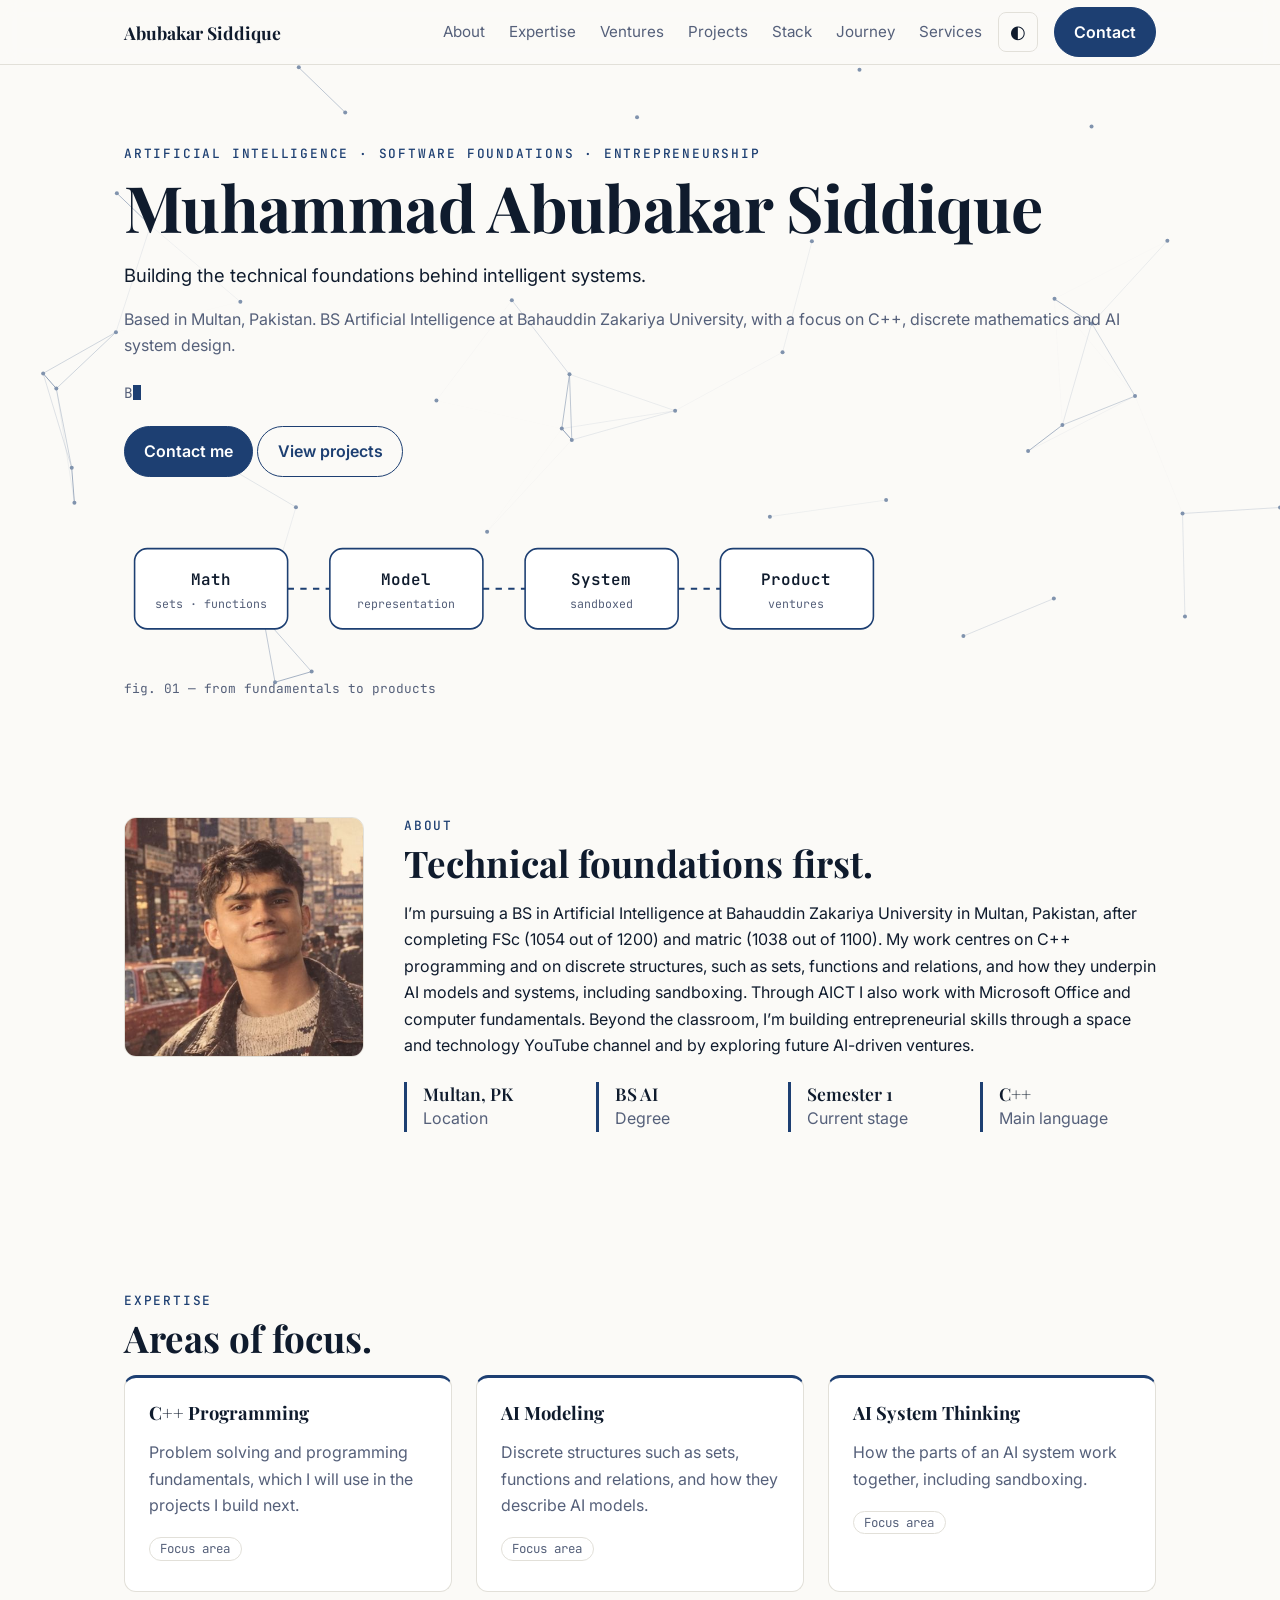
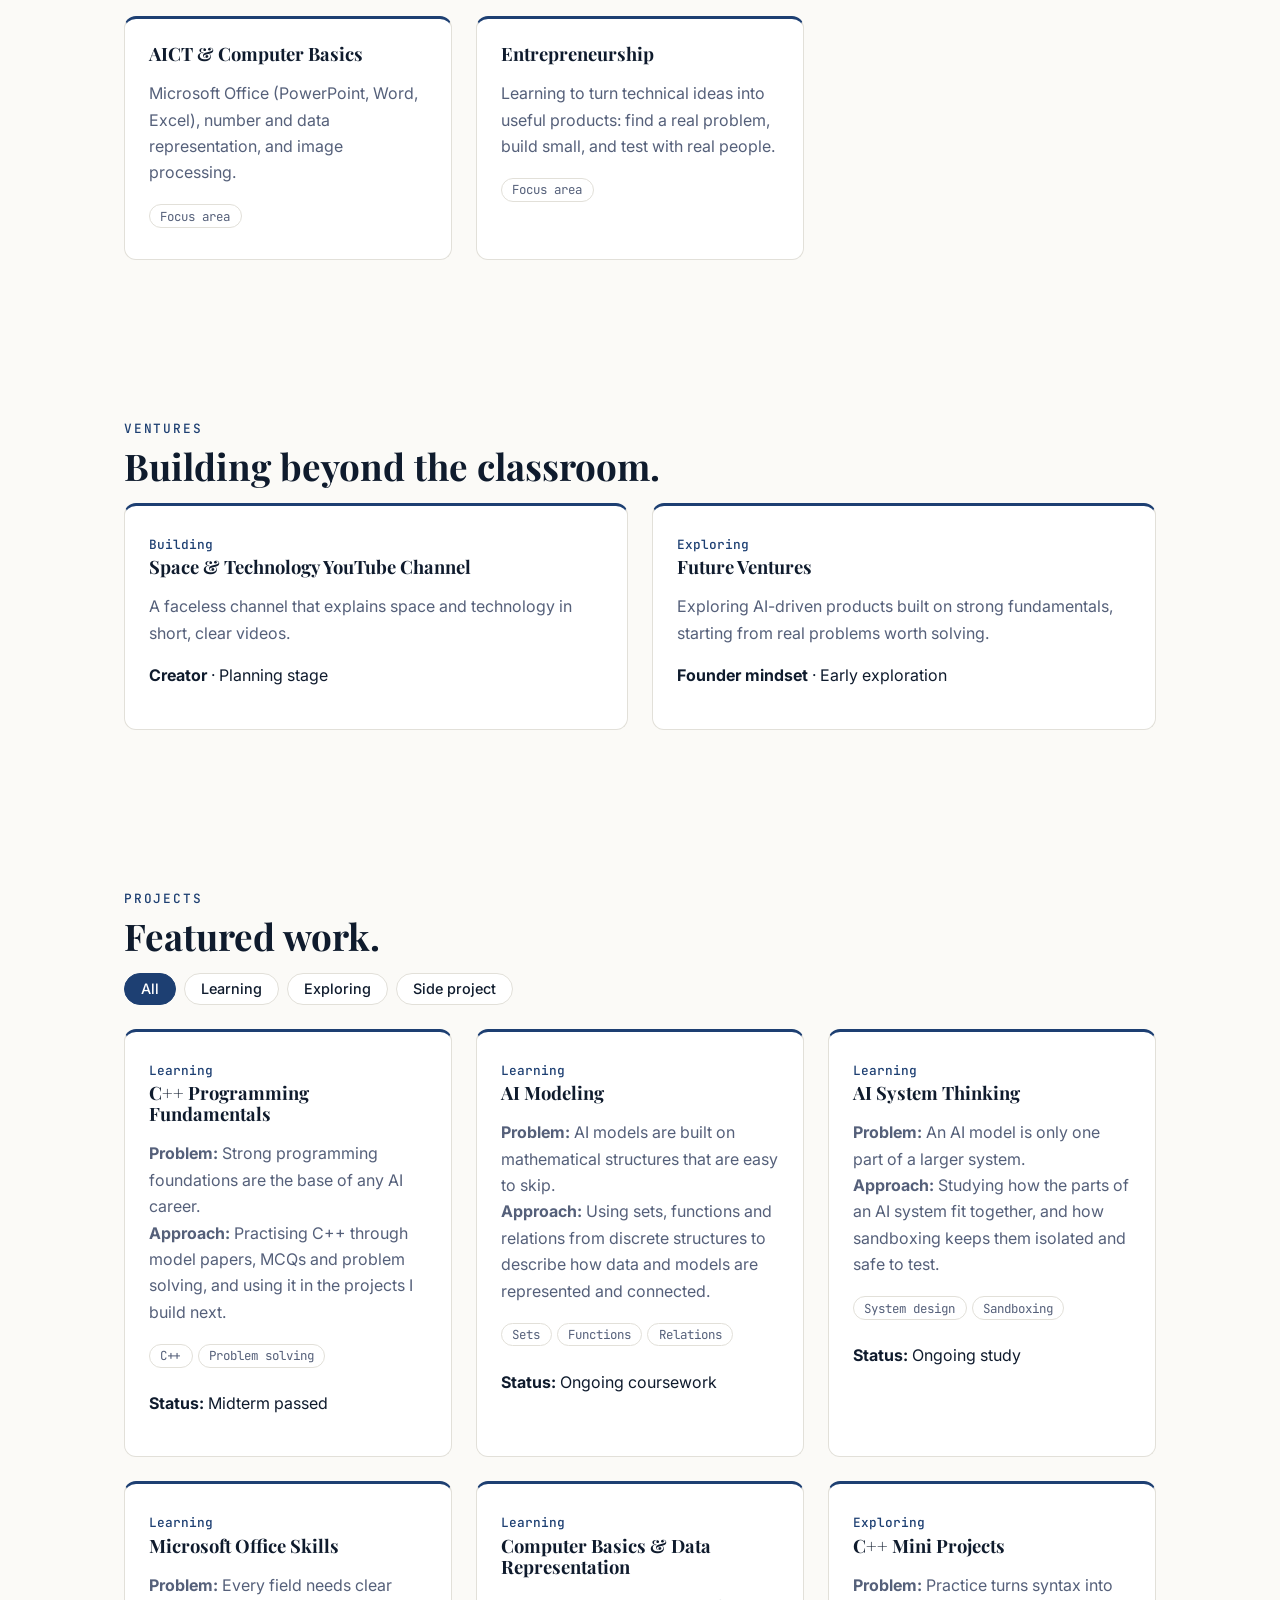
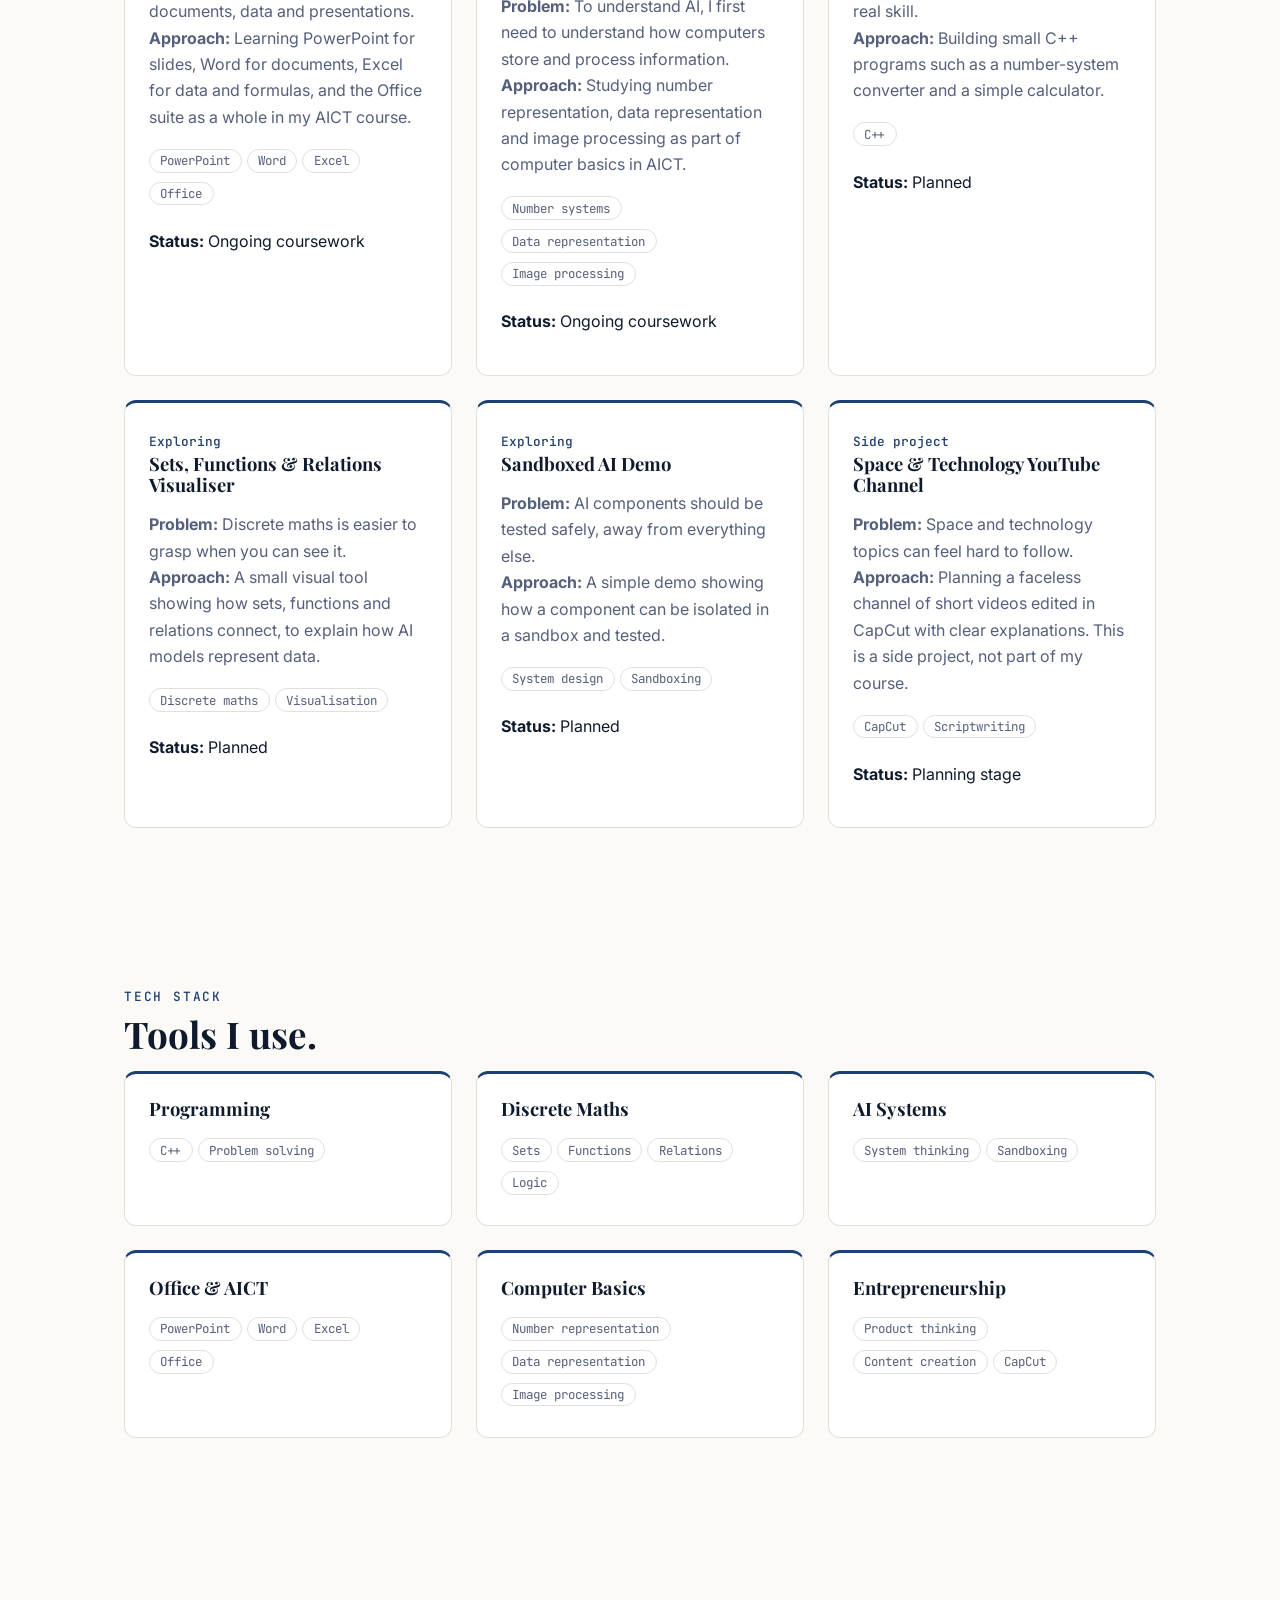
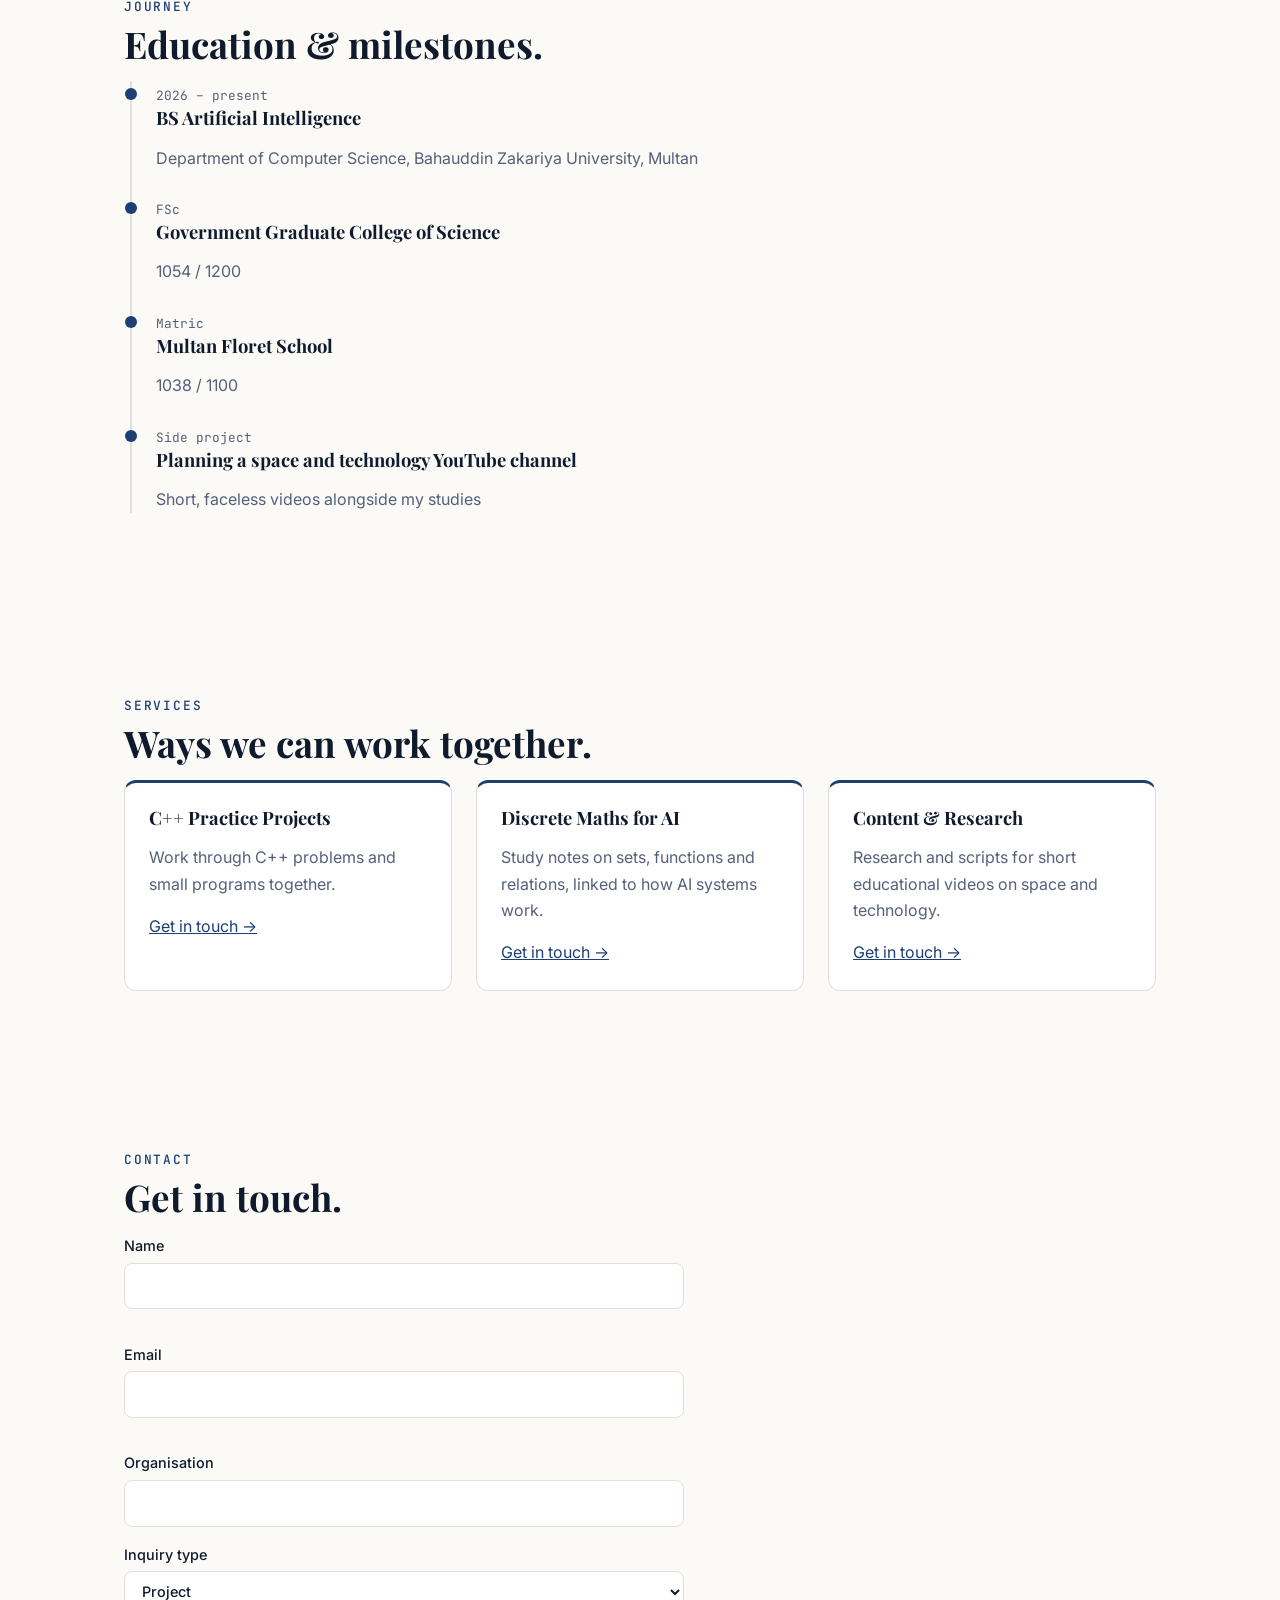
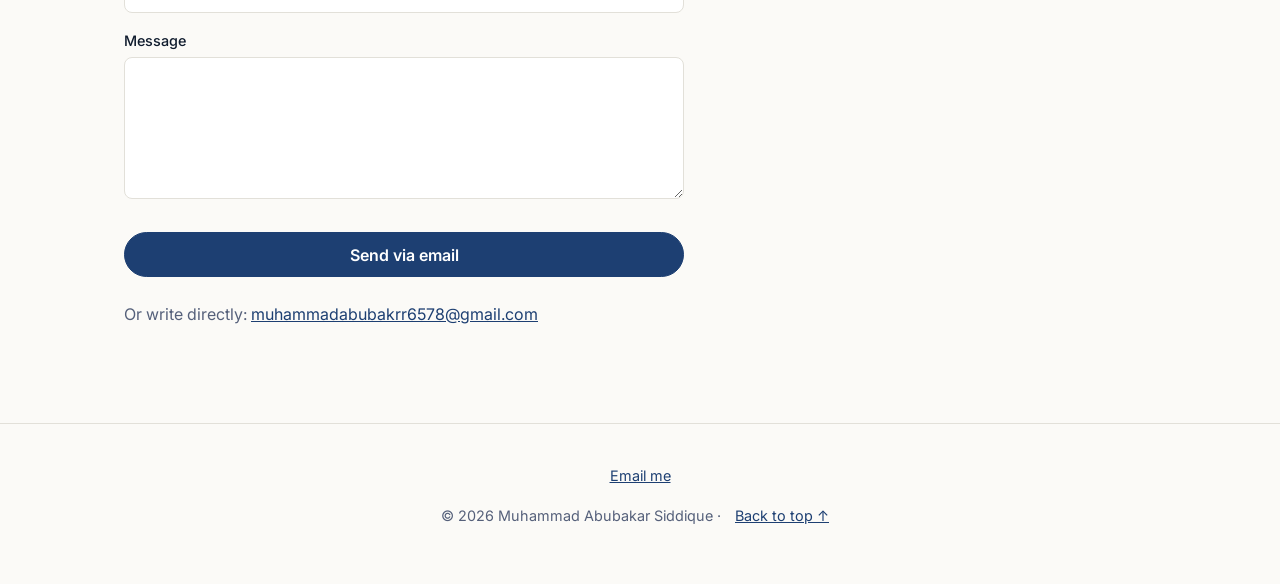
==== index.html @ 2ddc1fee "Add files via upload" ====
<!DOCTYPE html>
<html lang="en">
<head>
<meta charset="utf-8">
<meta name="viewport" content="width=device-width, initial-scale=1, viewport-fit=cover">
<title>Muhammad Abubakar Siddique — Artificial Intelligence</title>
<meta name="description" content="Muhammad Abubakar Siddique is pursuing a BS in Artificial Intelligence in Multan, Pakistan, with a focus on C++, discrete mathematics and AI systems.">
<meta property="og:title" content="Muhammad Abubakar Siddique — Artificial Intelligence">
<meta property="og:description" content="Building the technical foundations behind intelligent systems.">
<meta property="og:type" content="website">
<meta name="twitter:card" content="summary">
<script type="application/ld+json">{"@context":"https://schema.org","@type":"Person","name":"Muhammad Abubakar Siddique","jobTitle":"BS Artificial Intelligence, Bahauddin Zakariya University","email":"muhammadabubakrr6578@gmail.com","address":{"@type":"PostalAddress","addressLocality":"Multan","addressCountry":"PK"},"alumniOf":"Bahauddin Zakariya University"}</script>
<link rel="preconnect" href="https://fonts.googleapis.com">
<link rel="preconnect" href="https://fonts.gstatic.com" crossorigin>
<link href="https://fonts.googleapis.com/css2?family=Playfair+Display:wght@600;700&family=Inter:wght@400;500;600&family=JetBrains+Mono:wght@400;500&display=swap" rel="stylesheet">
<style>
/* ===== Design tokens ===== */
:root{
  --bg:#fbfaf7;--surface:#fff;--text:#0f1b2d;--muted:#55607a;--line:#e2e0d9;--accent:#1d3f72;--accent-ink:#fff;
  --s1:.5rem;--s2:1rem;--s3:1.5rem;--s4:2.5rem;--s5:5rem;--r:12px;--shadow:0 6px 24px rgba(20,20,20,.08);
  --display:'Playfair Display',Georgia,serif;--sans:'Inter',system-ui,sans-serif;--mono:'JetBrains Mono',ui-monospace,monospace;
  box-sizing:border-box;padding-top:env(safe-area-inset-top,0px);padding-bottom:env(safe-area-inset-bottom,0px);
}
@media (prefers-color-scheme:dark){:root:not([data-theme="light"]){--bg:#0b1220;--surface:#111a2c;--text:#eaeef6;--muted:#9aa7bf;--line:#1f2b44;--accent:#c9a45c;--accent-ink:#1a1405;--shadow:0 6px 24px rgba(0,0,0,.4);color-scheme:dark}}
:root[data-theme="dark"]{--bg:#0b1220;--surface:#111a2c;--text:#eaeef6;--muted:#9aa7bf;--line:#1f2b44;--accent:#c9a45c;--accent-ink:#1a1405;--shadow:0 6px 24px rgba(0,0,0,.4);color-scheme:dark}
*,*::before,*::after{box-sizing:border-box}
html{scroll-behavior:smooth;scroll-padding-top:calc(72px + env(safe-area-inset-top,0px))}
body{margin:0;background:var(--bg);color:var(--text);font:400 1rem/1.65 var(--sans);overflow-x:hidden}
body::before{content:"";position:fixed;inset:0 0 auto;height:env(safe-area-inset-top,0px);background:var(--bg);z-index:10}
h1,h2,h3{font-family:var(--display);line-height:1.15;margin:0 0 var(--s2)}
h1{font-size:clamp(2.2rem,7vw,4rem)}h2{font-size:clamp(1.6rem,4vw,2.3rem)}h3{font-size:1.15rem}
a{color:var(--accent)}p{margin:0 0 var(--s2)}
.wrap{max-width:1080px;margin:0 auto;padding:0 var(--s3)}
section{padding:var(--s5) 0}
.eyebrow{font:500 .8rem var(--mono);letter-spacing:.08em;text-transform:uppercase;color:var(--accent);margin-bottom:var(--s1)}
.muted{color:var(--muted)}
:focus-visible{outline:3px solid var(--accent);outline-offset:3px}
.btn{display:inline-block;padding:.7rem 1.2rem;border-radius:999px;border:1.5px solid var(--accent);background:var(--accent);color:var(--accent-ink);font-weight:600;text-decoration:none;cursor:pointer;font-size:1rem;font-family:var(--sans)}
.btn.ghost{background:transparent;color:var(--accent)}
.grid{display:grid;gap:var(--s3);grid-template-columns:repeat(auto-fit,minmax(250px,1fr))}
.card{background:var(--surface);border:1px solid var(--line);border-radius:var(--r);padding:var(--s3);transition:transform .2s,box-shadow .2s}
.card:hover{transform:translateY(-3px);box-shadow:var(--shadow)}
.chip{display:inline-block;font:400 .78rem var(--mono);border:1px solid var(--line);border-radius:999px;padding:.15rem .65rem;margin:0 .3rem .4rem 0;color:var(--muted)}
.status{color:var(--accent);font:500 .8rem var(--mono)}
/* ===== Nav ===== */
header{position:sticky;top:env(safe-area-inset-top,0px);z-index:20;background:color-mix(in srgb,var(--bg) 88%,transparent);backdrop-filter:blur(10px);border-bottom:1px solid var(--line)}
nav{display:flex;align-items:center;gap:var(--s2);height:64px}
.logo{font:700 1.1rem var(--display);text-decoration:none;color:var(--text);margin-right:auto}
.links{display:flex;gap:var(--s3)}.links a{color:var(--muted);text-decoration:none;font-size:.95rem}.links a:hover{color:var(--accent)}
.icon-btn{background:none;border:1px solid var(--line);border-radius:8px;color:var(--text);width:40px;height:40px;cursor:pointer;font-size:1.1rem}
#menu{display:none}
@media(max-width:820px){#menu{display:block}.nav-cta{display:none}
 .links{display:none;position:absolute;top:64px;left:0;right:0;flex-direction:column;background:var(--bg);padding:var(--s2) var(--s3);border-bottom:1px solid var(--line)}
 .links.open{display:flex}}
/* ===== Hero ===== */
.hero{position:relative;padding:var(--s5) 0 var(--s4);overflow:hidden}
#sig{position:absolute;inset:0;width:100%;height:100%;opacity:.55;z-index:0}
.hero .wrap{position:relative;z-index:1}
.hero p.lead{font-size:1.15rem;max-width:44ch}
.term{font:400 .9rem var(--mono);color:var(--muted);margin:var(--s3) 0}
.cursor{display:inline-block;width:.55em;height:1em;background:var(--accent);vertical-align:-2px;animation:blink 1s steps(2) infinite}
@keyframes blink{50%{opacity:0}}
/* ===== About ===== */
.about{display:grid;gap:var(--s4);grid-template-columns:240px 1fr;align-items:start}
.photo{aspect-ratio:1;border-radius:var(--r);border:1px dashed var(--line);display:grid;place-items:center;color:var(--muted);font:.8rem var(--mono);text-align:center;background:var(--surface)}
.facts{display:grid;grid-template-columns:repeat(auto-fit,minmax(150px,1fr));gap:var(--s2);margin-top:var(--s3)}
.facts div{border-left:3px solid var(--accent);padding-left:var(--s2)}.facts b{display:block;font:600 1.1rem var(--display)}
@media(max-width:700px){.about{grid-template-columns:1fr}.photo{max-width:200px}}
/* ===== Projects filter ===== */
.filters{display:flex;flex-wrap:wrap;gap:var(--s1);margin-bottom:var(--s3)}
.filters button{border:1px solid var(--line);background:var(--surface);color:var(--text);border-radius:999px;padding:.4rem 1rem;cursor:pointer;font:500 .9rem var(--sans)}
.filters button[aria-pressed="true"]{background:var(--accent);color:var(--accent-ink);border-color:var(--accent)}
/* ===== Timeline ===== */
.timeline{border-left:2px solid var(--line);margin-left:6px;padding-left:var(--s3)}
.timeline article{position:relative;margin-bottom:var(--s3)}
.timeline article::before{content:"";position:absolute;left:calc(-1 * var(--s3) - 7px);top:.45rem;width:12px;height:12px;border-radius:50%;background:var(--accent)}
.timeline time{font:400 .8rem var(--mono);color:var(--muted)}
/* ===== Form ===== */
form{display:grid;gap:var(--s2);max-width:560px}
label{font-weight:500;font-size:.9rem;display:grid;gap:.3rem}
input,select,textarea{font:inherit;padding:.65rem .8rem;border-radius:8px;border:1px solid var(--line);background:var(--surface);color:var(--text);width:100%}
.err{color:#c0392b;font-size:.8rem;min-height:1em}
footer{border-top:1px solid var(--line);padding:var(--s4) 0;text-align:center;color:var(--muted);font-size:.9rem}
footer a{margin:0 .6rem}
.reveal{opacity:0;transform:translateY(16px);transition:opacity .6s,transform .6s}.reveal.in{opacity:1;transform:none}
@media(prefers-reduced-motion:reduce){*{transition:none!important;animation:none!important;scroll-behavior:auto!important}.reveal{opacity:1;transform:none}}
.card{border-top:3px solid var(--accent)}h1{letter-spacing:-.01em}.eyebrow{letter-spacing:.14em}
.fig{margin:var(--s4) 0 0;max-width:760px}.fig svg{width:100%;height:auto}.fig rect{fill:var(--surface);stroke:var(--accent);stroke-width:1.5}.fig text{fill:var(--text)}.fig .sub{fill:var(--muted);font-size:11px}.fig line{stroke:var(--accent);stroke-width:2;stroke-dasharray:6 6;animation:flow 1s linear infinite}@keyframes flow{to{stroke-dashoffset:-12}}.fig .n{animation:glow 4s infinite}.fig .n2{animation-delay:1s}.fig .n3{animation-delay:2s}.fig .n4{animation-delay:3s}@keyframes glow{0%,60%,100%{stroke-width:1.5}15%{stroke-width:4}}.fig figcaption{font:.8rem var(--mono);color:var(--muted);margin-top:var(--s1)}
</style>
</head>
<body>
<script>
/* ===== Content data: edit here, no markup changes needed ===== */
const SITE={email:"muhammadabubakrr6578@gmail.com"};
const PROJECTS=[
 {title:"C++ Programming Fundamentals",cat:"Learning",problem:"Strong programming foundations are the base of any AI career.",approach:"Practising C++ through model papers, MCQs and problem solving, and using it in the projects I build next.",stack:["C++","Problem solving"],outcome:"Midterm passed"},
 {title:"AI Modeling",cat:"Learning",problem:"AI models are built on mathematical structures that are easy to skip.",approach:"Using sets, functions and relations from discrete structures to describe how data and models are represented and connected.",stack:["Sets","Functions","Relations"],outcome:"Ongoing coursework"},
 {title:"AI System Thinking",cat:"Learning",problem:"An AI model is only one part of a larger system.",approach:"Studying how the parts of an AI system fit together, and how sandboxing keeps them isolated and safe to test.",stack:["System design","Sandboxing"],outcome:"Ongoing study"},
 {title:"Microsoft Office Skills",cat:"Learning",problem:"Every field needs clear documents, data and presentations.",approach:"Learning PowerPoint for slides, Word for documents, Excel for data and formulas, and the Office suite as a whole in my AICT course.",stack:["PowerPoint","Word","Excel","Office"],outcome:"Ongoing coursework"},
 {title:"Computer Basics & Data Representation",cat:"Learning",problem:"To understand AI, I first need to understand how computers store and process information.",approach:"Studying number representation, data representation and image processing as part of computer basics in AICT.",stack:["Number systems","Data representation","Image processing"],outcome:"Ongoing coursework"},
 {title:"C++ Mini Projects",cat:"Exploring",problem:"Practice turns syntax into real skill.",approach:"Building small C++ programs such as a number-system converter and a simple calculator.",stack:["C++"],outcome:"Planned"},
 {title:"Sets, Functions & Relations Visualiser",cat:"Exploring",problem:"Discrete maths is easier to grasp when you can see it.",approach:"A small visual tool showing how sets, functions and relations connect, to explain how AI models represent data.",stack:["Discrete maths","Visualisation"],outcome:"Planned"},
 {title:"Sandboxed AI Demo",cat:"Exploring",problem:"AI components should be tested safely, away from everything else.",approach:"A simple demo showing how a component can be isolated in a sandbox and tested.",stack:["System design","Sandboxing"],outcome:"Planned"},
 {title:"Space & Technology YouTube Channel",cat:"Side project",problem:"Space and technology topics can feel hard to follow.",approach:"Planning a faceless channel of short videos edited in CapCut with clear explanations. This is a side project, not part of my course.",stack:["CapCut","Scriptwriting"],outcome:"Planning stage"}
];
const STACK={"Programming":["C++","Problem solving"],"Discrete Maths":["Sets","Functions","Relations","Logic"],"AI Systems":["System thinking","Sandboxing"],"Office & AICT":["PowerPoint","Word","Excel","Office"],"Computer Basics":["Number representation","Data representation","Image processing"],"Entrepreneurship":["Product thinking","Content creation","CapCut"]};
const TIMELINE=[
 {when:"2026 – present",title:"BS Artificial Intelligence",org:"Department of Computer Science, Bahauddin Zakariya University, Multan"},
 {when:"FSc",title:"Government Graduate College of Science",org:"1054 / 1200"},
 {when:"Matric",title:"Multan Floret School",org:"1038 / 1100"},
 {when:"Side project",title:"Planning a space and technology YouTube channel",org:"Short, faceless videos alongside my studies"}
];
const SERVICES=[
 {t:"C++ Practice Projects",d:"Work through C++ problems and small programs together."},
 {t:"Discrete Maths for AI",d:"Study notes on sets, functions and relations, linked to how AI systems work."},
 {t:"Content & Research",d:"Research and scripts for short educational videos on space and technology."}
];
</script>

<!-- ===== Navigation ===== -->
<header><div class="wrap"><nav aria-label="Main">
 <a class="logo" href="#top">Abubakar Siddique</a>
 <div class="links" id="links">
  <a href="#about">About</a><a href="#expertise">Expertise</a><a href="#ventures">Ventures</a><a href="#projects">Projects</a><a href="#stack">Stack</a><a href="#journey">Journey</a><a href="#services">Services</a>
 </div>
 <button class="icon-btn" id="theme" aria-label="Toggle light and dark mode">◐</button>
 <a class="btn nav-cta" href="#contact">Contact</a>
 <button class="icon-btn" id="menu" aria-label="Open menu" aria-expanded="false">☰</button>
</nav></div></header>

<main id="top">
<!-- ===== Hero ===== -->
<div class="hero">
 <canvas id="sig" role="img" aria-label="Animated network of connected nodes"></canvas>
 <div class="wrap">
  <p class="eyebrow">Artificial Intelligence · Software Foundations · Entrepreneurship</p>
  <h1>Muhammad Abubakar Siddique</h1>
  <p class="lead">Building the technical foundations behind intelligent systems.</p>
  <p class="muted">Based in Multan, Pakistan. BS Artificial Intelligence at Bahauddin Zakariya University, with a focus on C++, discrete mathematics and AI system design.</p>
  <div class="term" aria-hidden="true"><span id="typed"></span><span class="cursor"></span></div>
  <a class="btn" href="#contact">Contact me</a> <a class="btn ghost" href="#projects">View projects</a>
  <figure class="fig"><svg viewBox="0 0 720 140" role="img" aria-label="Diagram: mathematics leads to models, then systems, then products" font-family="JetBrains Mono,monospace" text-anchor="middle"><rect class="n n1" x="10" y="30" width="145" height="76" rx="12"/><text x="82" y="64" font-weight="600" font-size="15">Math</text><text class="sub" x="82" y="86">sets · functions</text><rect class="n n2" x="195" y="30" width="145" height="76" rx="12"/><text x="267" y="64" font-weight="600" font-size="15">Model</text><text class="sub" x="267" y="86">representation</text><rect class="n n3" x="380" y="30" width="145" height="76" rx="12"/><text x="452" y="64" font-weight="600" font-size="15">System</text><text class="sub" x="452" y="86">sandboxed</text><rect class="n n4" x="565" y="30" width="145" height="76" rx="12"/><text x="637" y="64" font-weight="600" font-size="15">Product</text><text class="sub" x="637" y="86">ventures</text><line x1="155" y1="68" x2="195" y2="68"/><line x1="340" y1="68" x2="380" y2="68"/><line x1="525" y1="68" x2="565" y2="68"/></svg><figcaption>fig. 01 — from fundamentals to products</figcaption></figure>
 </div>
</div>

<!-- ===== About ===== -->
<section id="about"><div class="wrap reveal about">
 <div class="photo" style="border-style:solid;padding:0;overflow:hidden"><img src="[data-uri]" width="420" height="420" alt="Portrait of Muhammad Abubakar Siddique" style="width:100%;height:100%;object-fit:cover;display:block"></div>
 <div>
  <p class="eyebrow">About</p><h2>Technical foundations first.</h2>
  <p>I’m pursuing a BS in Artificial Intelligence at Bahauddin Zakariya University in Multan, Pakistan, after completing FSc (1054 out of 1200) and matric (1038 out of 1100). My work centres on C++ programming and on discrete structures, such as sets, functions and relations, and how they underpin AI models and systems, including sandboxing. Through AICT I also work with Microsoft Office and computer fundamentals. Beyond the classroom, I’m building entrepreneurial skills through a space and technology YouTube channel and by exploring future AI-driven ventures.</p>
  <div class="facts">
   <div><b>Multan, PK</b><span class="muted">Location</span></div>
   <div><b>BS AI</b><span class="muted">Degree</span></div>
   <div><b>Semester 1</b><span class="muted">Current stage</span></div><div><b>C++</b><span class="muted">Main language</span></div>
  </div>
 </div>
</div></section>

<!-- ===== Expertise ===== -->
<section id="expertise"><div class="wrap reveal">
 <p class="eyebrow">Expertise</p><h2>Areas of focus.</h2>
 <div class="grid">
  <div class="card"><h3>C++ Programming</h3><p class="muted">Problem solving and programming fundamentals, which I will use in the projects I build next.</p><span class="chip">Focus area</span></div>
  <div class="card"><h3>AI Modeling</h3><p class="muted">Discrete structures such as sets, functions and relations, and how they describe AI models.</p><span class="chip">Focus area</span></div>
  <div class="card"><h3>AI System Thinking</h3><p class="muted">How the parts of an AI system work together, including sandboxing.</p><span class="chip">Focus area</span></div>
  <div class="card"><h3>AICT &amp; Computer Basics</h3><p class="muted">Microsoft Office (PowerPoint, Word, Excel), number and data representation, and image processing.</p><span class="chip">Focus area</span></div>
  <div class="card"><h3>Entrepreneurship</h3><p class="muted">Learning to turn technical ideas into useful products: find a real problem, build small, and test with real people.</p><span class="chip">Focus area</span></div>
 </div>
</div></section>

<section id="ventures"><div class="wrap reveal">
 <p class="eyebrow">Ventures</p><h2>Building beyond the classroom.</h2>
 <div class="grid">
  <article class="card"><span class="status">Building</span><h3>Space &amp; Technology YouTube Channel</h3><p class="muted">A faceless channel that explains space and technology in short, clear videos.</p><p><b>Creator</b> · Planning stage</p></article>
  <article class="card"><span class="status">Exploring</span><h3>Future Ventures</h3><p class="muted">Exploring AI-driven products built on strong fundamentals, starting from real problems worth solving.</p><p><b>Founder mindset</b> · Early exploration</p></article>
 </div>
</div></section>

<!-- ===== Projects ===== -->
<section id="projects"><div class="wrap reveal">
 <p class="eyebrow">Projects</p><h2>Featured work.</h2>
 <div class="filters" id="filters" role="group" aria-label="Filter projects"></div>
 <div class="grid" id="projects-grid"></div>
</div></section>

<!-- ===== Tech stack ===== -->
<section id="stack"><div class="wrap reveal">
 <p class="eyebrow">Tech stack</p><h2>Tools I use.</h2>
 <div class="grid" id="stack-grid"></div>
</div></section>

<!-- ===== Timeline ===== -->
<section id="journey"><div class="wrap reveal">
 <p class="eyebrow">Journey</p><h2>Education &amp; milestones.</h2>
 <div class="timeline" id="timeline"></div>
</div></section>

<!-- ===== Services ===== -->
<section id="services"><div class="wrap reveal">
 <p class="eyebrow">Services</p><h2>Ways we can work together.</h2>
 <div class="grid" id="services-grid"></div>
</div></section>

<!-- ===== Contact ===== -->
<section id="contact"><div class="wrap reveal">
 <p class="eyebrow">Contact</p><h2>Get in touch.</h2>
 <form id="form" novalidate>
  <label>Name<input id="f-name" required autocomplete="name"><span class="err" data-for="f-name"></span></label>
  <label>Email<input id="f-email" type="email" required autocomplete="email"><span class="err" data-for="f-email"></span></label>
  <label>Organisation<input id="f-org" autocomplete="organization"></label>
  <label>Inquiry type<select id="f-type"><option>Project</option><option>Collaboration</option><option>Advice</option><option>Other</option></select></label>
  <label>Message<textarea id="f-msg" rows="5" required></textarea><span class="err" data-for="f-msg"></span></label>
  <button class="btn" type="submit">Send via email</button>
 </form>
 <p class="muted" style="margin-top:var(--s3)">Or write directly: <a id="mail" href="#"></a></p>
</div></section>
</main>

<!-- ===== Footer ===== -->
<footer><div class="wrap">
 <p><a href="mailto:muhammadabubakrr6578@gmail.com">Email me</a></p>
 <p>© <span id="yr"></span> Muhammad Abubakar Siddique · <a href="#top">Back to top ↑</a></p>
</div></footer>

<script>
const $=s=>document.querySelector(s), el=(h)=>{const t=document.createElement('template');t.innerHTML=h.trim();return t.content.firstChild};
/* ===== Render data ===== */
const cats=["All",...new Set(PROJECTS.map(p=>p.cat))];let cur="All";
function drawProjects(){
 $('#filters').replaceChildren(...cats.map(c=>{const b=el(`<button aria-pressed="${c===cur}">${c}</button>`);b.onclick=()=>{cur=c;drawProjects()};return b}));
 $('#projects-grid').replaceChildren(...PROJECTS.filter(p=>cur==="All"||p.cat===cur).map(p=>el(`<article class="card"><span class="status">${p.cat}</span><h3>${p.title}</h3><p class="muted"><b>Problem:</b> ${p.problem}<br><b>Approach:</b> ${p.approach}</p><p>${p.stack.map(s=>`<span class="chip">${s}</span>`).join('')}</p><p><b>Status:</b> ${p.outcome}</p></article>`)));
}
drawProjects();
$('#stack-grid').append(...Object.entries(STACK).map(([k,v])=>el(`<div class="card"><h3>${k}</h3>${v.map(s=>`<span class="chip">${s}</span>`).join('')}</div>`)));
$('#timeline').append(...TIMELINE.map(t=>el(`<article><time>${t.when}</time><h3>${t.title}</h3><p class="muted">${t.org}</p></article>`)));
$('#services-grid').append(...SERVICES.map(s=>el(`<div class="card"><h3>${s.t}</h3><p class="muted">${s.d}</p><a href="#contact">Get in touch →</a></div>`)));
$('#mail').href="mailto:"+SITE.email;$('#mail').textContent=SITE.email;
document.querySelectorAll('[data-k]').forEach(a=>a.href=SITE[a.dataset.k]);
$('#yr').textContent=new Date().getFullYear();
/* ===== Nav / theme ===== */
$('#menu').onclick=e=>{const o=$('#links').classList.toggle('open');e.currentTarget.setAttribute('aria-expanded',o)};
$('#links').onclick=()=>$('#links').classList.remove('open');
$('#theme').onclick=()=>{const d=getComputedStyle(document.documentElement).colorScheme.includes('dark')||document.documentElement.dataset.theme==='dark';document.documentElement.dataset.theme=d?'light':'dark'};
/* ===== Form: validate + mailto ===== */
$('#form').onsubmit=e=>{e.preventDefault();let ok=true;
 [['f-name','Please enter your name.'],['f-email','Please enter a valid email.'],['f-msg','Please write a message.']].forEach(([id,m])=>{const i=$('#'+id),bad=!i.value.trim()||(id==='f-email'&&!/^\S+@\S+\.\S+$/.test(i.value));document.querySelector(`[data-for=${id}]`).textContent=bad?m:'';if(bad)ok=false});
 if(!ok)return;
 const body=`Name: ${$('#f-name').value}\nEmail: ${$('#f-email').value}\nOrganisation: ${$('#f-org').value}\n\n${$('#f-msg').value}`;
 location.href=`mailto:${SITE.email}?subject=${encodeURIComponent($('#f-type').value+' inquiry')}&body=${encodeURIComponent(body)}`};
/* ===== Scroll reveal ===== */
const io=new IntersectionObserver(es=>es.forEach(x=>{if(x.isIntersecting){x.target.classList.add('in');io.unobserve(x.target)}}),{threshold:.1});
document.querySelectorAll('.reveal').forEach(n=>io.observe(n));
/* ===== Hero: terminal typing ===== */
const lines=["Multan, Pakistan","BS Artificial Intelligence","Bahauddin Zakariya University"];let li=0,ci=0;
const reduce=matchMedia('(prefers-reduced-motion:reduce)').matches;
function type(){const t=lines[li];$('#typed').textContent=t.slice(0,ci);if(ci++<t.length)setTimeout(type,70);else{ci=0;li=(li+1)%lines.length;setTimeout(type,1400)}}
reduce?$('#typed').textContent=lines[0]:type();
/* ===== Hero: signature canvas network ===== */
const cv=$('#sig'),cx=cv.getContext('2d');let W,H,N=[];
function size(){W=cv.width=cv.offsetWidth;H=cv.height=cv.offsetHeight;N=Array.from({length:Math.min(40,W/18|0)},()=>({x:Math.random()*W,y:Math.random()*H,vx:(Math.random()-.5)*.3,vy:(Math.random()-.5)*.3}))}
function frame(){cx.clearRect(0,0,W,H);const c=getComputedStyle(document.documentElement).getPropertyValue('--accent').trim();cx.strokeStyle=c;cx.fillStyle=c;
 N.forEach((a,i)=>{if(!reduce){a.x+=a.vx;a.y+=a.vy;if(a.x<0||a.x>W)a.vx*=-1;if(a.y<0||a.y>H)a.vy*=-1}
  cx.beginPath();cx.arc(a.x,a.y,2,0,7);cx.fill();
  for(let j=i+1;j<N.length;j++){const b=N[j],d=Math.hypot(a.x-b.x,a.y-b.y);if(d<130){cx.globalAlpha=1-d/130;cx.beginPath();cx.moveTo(a.x,a.y);cx.lineTo(b.x,b.y);cx.stroke();cx.globalAlpha=1}}});
 if(!reduce)requestAnimationFrame(frame)}
size();frame();addEventListener('resize',()=>{size();if(reduce)frame()});
</script>
</body>
</html>
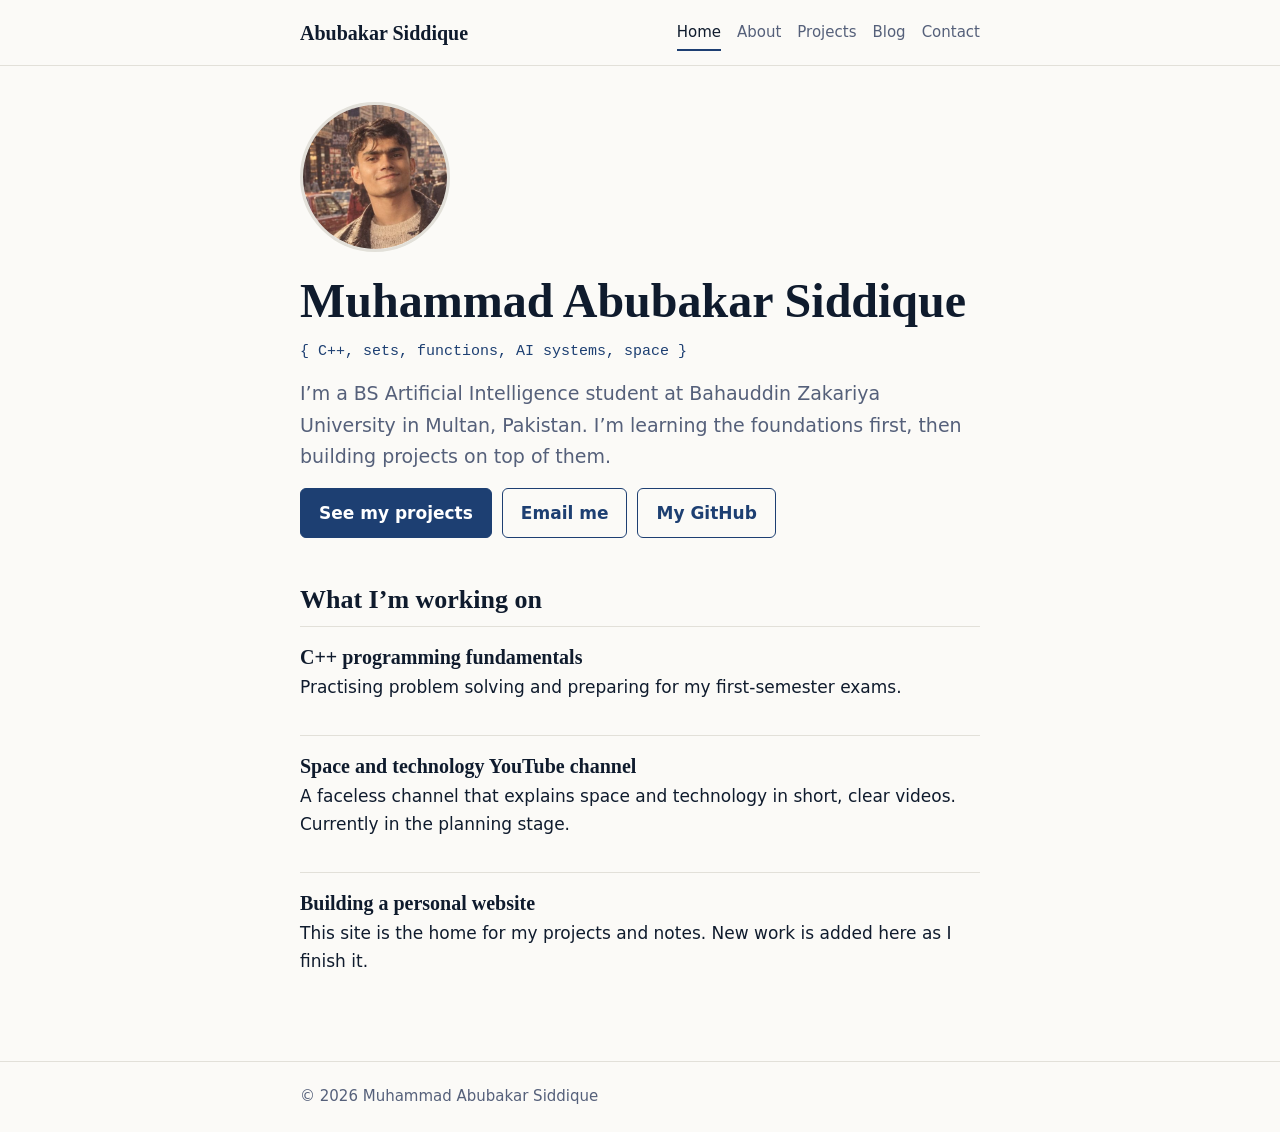
==== commit a1ca0818: "Rename index (1).html to index.html" ====
--- a/index.html
+++ b/index.html
@@ -3,268 +3,121 @@
 <head>
 <meta charset="utf-8">
 <meta name="viewport" content="width=device-width, initial-scale=1, viewport-fit=cover">
-<title>Muhammad Abubakar Siddique — Artificial Intelligence</title>
-<meta name="description" content="Muhammad Abubakar Siddique is pursuing a BS in Artificial Intelligence in Multan, Pakistan, with a focus on C++, discrete mathematics and AI systems.">
-<meta property="og:title" content="Muhammad Abubakar Siddique — Artificial Intelligence">
-<meta property="og:description" content="Building the technical foundations behind intelligent systems.">
-<meta property="og:type" content="website">
-<meta name="twitter:card" content="summary">
-<script type="application/ld+json">{"@context":"https://schema.org","@type":"Person","name":"Muhammad Abubakar Siddique","jobTitle":"BS Artificial Intelligence, Bahauddin Zakariya University","email":"muhammadabubakrr6578@gmail.com","address":{"@type":"PostalAddress","addressLocality":"Multan","addressCountry":"PK"},"alumniOf":"Bahauddin Zakariya University"}</script>
-<link rel="preconnect" href="https://fonts.googleapis.com">
-<link rel="preconnect" href="https://fonts.gstatic.com" crossorigin>
-<link href="https://fonts.googleapis.com/css2?family=Playfair+Display:wght@600;700&family=Inter:wght@400;500;600&family=JetBrains+Mono:wght@400;500&display=swap" rel="stylesheet">
+<title>Muhammad Abubakar Siddique</title>
+<meta name="description" content="Personal website of Muhammad Abubakar Siddique, BS Artificial Intelligence student in Multan, Pakistan.">
 <style>
-/* ===== Design tokens ===== */
-:root{
-  --bg:#fbfaf7;--surface:#fff;--text:#0f1b2d;--muted:#55607a;--line:#e2e0d9;--accent:#1d3f72;--accent-ink:#fff;
-  --s1:.5rem;--s2:1rem;--s3:1.5rem;--s4:2.5rem;--s5:5rem;--r:12px;--shadow:0 6px 24px rgba(20,20,20,.08);
-  --display:'Playfair Display',Georgia,serif;--sans:'Inter',system-ui,sans-serif;--mono:'JetBrains Mono',ui-monospace,monospace;
-  box-sizing:border-box;padding-top:env(safe-area-inset-top,0px);padding-bottom:env(safe-area-inset-bottom,0px);
-}
-@media (prefers-color-scheme:dark){:root:not([data-theme="light"]){--bg:#0b1220;--surface:#111a2c;--text:#eaeef6;--muted:#9aa7bf;--line:#1f2b44;--accent:#c9a45c;--accent-ink:#1a1405;--shadow:0 6px 24px rgba(0,0,0,.4);color-scheme:dark}}
-:root[data-theme="dark"]{--bg:#0b1220;--surface:#111a2c;--text:#eaeef6;--muted:#9aa7bf;--line:#1f2b44;--accent:#c9a45c;--accent-ink:#1a1405;--shadow:0 6px 24px rgba(0,0,0,.4);color-scheme:dark}
-*,*::before,*::after{box-sizing:border-box}
-html{scroll-behavior:smooth;scroll-padding-top:calc(72px + env(safe-area-inset-top,0px))}
-body{margin:0;background:var(--bg);color:var(--text);font:400 1rem/1.65 var(--sans);overflow-x:hidden}
-body::before{content:"";position:fixed;inset:0 0 auto;height:env(safe-area-inset-top,0px);background:var(--bg);z-index:10}
-h1,h2,h3{font-family:var(--display);line-height:1.15;margin:0 0 var(--s2)}
-h1{font-size:clamp(2.2rem,7vw,4rem)}h2{font-size:clamp(1.6rem,4vw,2.3rem)}h3{font-size:1.15rem}
-a{color:var(--accent)}p{margin:0 0 var(--s2)}
-.wrap{max-width:1080px;margin:0 auto;padding:0 var(--s3)}
-section{padding:var(--s5) 0}
-.eyebrow{font:500 .8rem var(--mono);letter-spacing:.08em;text-transform:uppercase;color:var(--accent);margin-bottom:var(--s1)}
-.muted{color:var(--muted)}
-:focus-visible{outline:3px solid var(--accent);outline-offset:3px}
-.btn{display:inline-block;padding:.7rem 1.2rem;border-radius:999px;border:1.5px solid var(--accent);background:var(--accent);color:var(--accent-ink);font-weight:600;text-decoration:none;cursor:pointer;font-size:1rem;font-family:var(--sans)}
-.btn.ghost{background:transparent;color:var(--accent)}
-.grid{display:grid;gap:var(--s3);grid-template-columns:repeat(auto-fit,minmax(250px,1fr))}
-.card{background:var(--surface);border:1px solid var(--line);border-radius:var(--r);padding:var(--s3);transition:transform .2s,box-shadow .2s}
-.card:hover{transform:translateY(-3px);box-shadow:var(--shadow)}
-.chip{display:inline-block;font:400 .78rem var(--mono);border:1px solid var(--line);border-radius:999px;padding:.15rem .65rem;margin:0 .3rem .4rem 0;color:var(--muted)}
-.status{color:var(--accent);font:500 .8rem var(--mono)}
-/* ===== Nav ===== */
-header{position:sticky;top:env(safe-area-inset-top,0px);z-index:20;background:color-mix(in srgb,var(--bg) 88%,transparent);backdrop-filter:blur(10px);border-bottom:1px solid var(--line)}
-nav{display:flex;align-items:center;gap:var(--s2);height:64px}
-.logo{font:700 1.1rem var(--display);text-decoration:none;color:var(--text);margin-right:auto}
-.links{display:flex;gap:var(--s3)}.links a{color:var(--muted);text-decoration:none;font-size:.95rem}.links a:hover{color:var(--accent)}
-.icon-btn{background:none;border:1px solid var(--line);border-radius:8px;color:var(--text);width:40px;height:40px;cursor:pointer;font-size:1.1rem}
-#menu{display:none}
-@media(max-width:820px){#menu{display:block}.nav-cta{display:none}
- .links{display:none;position:absolute;top:64px;left:0;right:0;flex-direction:column;background:var(--bg);padding:var(--s2) var(--s3);border-bottom:1px solid var(--line)}
- .links.open{display:flex}}
-/* ===== Hero ===== */
-.hero{position:relative;padding:var(--s5) 0 var(--s4);overflow:hidden}
-#sig{position:absolute;inset:0;width:100%;height:100%;opacity:.55;z-index:0}
-.hero .wrap{position:relative;z-index:1}
-.hero p.lead{font-size:1.15rem;max-width:44ch}
-.term{font:400 .9rem var(--mono);color:var(--muted);margin:var(--s3) 0}
-.cursor{display:inline-block;width:.55em;height:1em;background:var(--accent);vertical-align:-2px;animation:blink 1s steps(2) infinite}
-@keyframes blink{50%{opacity:0}}
-/* ===== About ===== */
-.about{display:grid;gap:var(--s4);grid-template-columns:240px 1fr;align-items:start}
-.photo{aspect-ratio:1;border-radius:var(--r);border:1px dashed var(--line);display:grid;place-items:center;color:var(--muted);font:.8rem var(--mono);text-align:center;background:var(--surface)}
-.facts{display:grid;grid-template-columns:repeat(auto-fit,minmax(150px,1fr));gap:var(--s2);margin-top:var(--s3)}
-.facts div{border-left:3px solid var(--accent);padding-left:var(--s2)}.facts b{display:block;font:600 1.1rem var(--display)}
-@media(max-width:700px){.about{grid-template-columns:1fr}.photo{max-width:200px}}
-/* ===== Projects filter ===== */
-.filters{display:flex;flex-wrap:wrap;gap:var(--s1);margin-bottom:var(--s3)}
-.filters button{border:1px solid var(--line);background:var(--surface);color:var(--text);border-radius:999px;padding:.4rem 1rem;cursor:pointer;font:500 .9rem var(--sans)}
-.filters button[aria-pressed="true"]{background:var(--accent);color:var(--accent-ink);border-color:var(--accent)}
-/* ===== Timeline ===== */
-.timeline{border-left:2px solid var(--line);margin-left:6px;padding-left:var(--s3)}
-.timeline article{position:relative;margin-bottom:var(--s3)}
-.timeline article::before{content:"";position:absolute;left:calc(-1 * var(--s3) - 7px);top:.45rem;width:12px;height:12px;border-radius:50%;background:var(--accent)}
-.timeline time{font:400 .8rem var(--mono);color:var(--muted)}
-/* ===== Form ===== */
-form{display:grid;gap:var(--s2);max-width:560px}
-label{font-weight:500;font-size:.9rem;display:grid;gap:.3rem}
-input,select,textarea{font:inherit;padding:.65rem .8rem;border-radius:8px;border:1px solid var(--line);background:var(--surface);color:var(--text);width:100%}
-.err{color:#c0392b;font-size:.8rem;min-height:1em}
-footer{border-top:1px solid var(--line);padding:var(--s4) 0;text-align:center;color:var(--muted);font-size:.9rem}
-footer a{margin:0 .6rem}
-.reveal{opacity:0;transform:translateY(16px);transition:opacity .6s,transform .6s}.reveal.in{opacity:1;transform:none}
-@media(prefers-reduced-motion:reduce){*{transition:none!important;animation:none!important;scroll-behavior:auto!important}.reveal{opacity:1;transform:none}}
-.card{border-top:3px solid var(--accent)}h1{letter-spacing:-.01em}.eyebrow{letter-spacing:.14em}
-.fig{margin:var(--s4) 0 0;max-width:760px}.fig svg{width:100%;height:auto}.fig rect{fill:var(--surface);stroke:var(--accent);stroke-width:1.5}.fig text{fill:var(--text)}.fig .sub{fill:var(--muted);font-size:11px}.fig line{stroke:var(--accent);stroke-width:2;stroke-dasharray:6 6;animation:flow 1s linear infinite}@keyframes flow{to{stroke-dashoffset:-12}}.fig .n{animation:glow 4s infinite}.fig .n2{animation-delay:1s}.fig .n3{animation-delay:2s}.fig .n4{animation-delay:3s}@keyframes glow{0%,60%,100%{stroke-width:1.5}15%{stroke-width:4}}.fig figcaption{font:.8rem var(--mono);color:var(--muted);margin-top:var(--s1)}
+:root{--bg:#fbfaf7;--surface:#fff;--text:#0f1b2d;--muted:#55607a;--line:#e2e0d9;--accent:#1d3f72;--ink:#fff;box-sizing:border-box;padding-top:env(safe-area-inset-top,0px);padding-bottom:env(safe-area-inset-bottom,0px)}
+@media(prefers-color-scheme:dark){:root:not([data-theme="light"]){--bg:#0b1220;--surface:#111a2c;--text:#eaeef6;--muted:#9aa7bf;--line:#1f2b44;--accent:#8fb4ee;--ink:#0b1220}}
+:root[data-theme="dark"]{--bg:#0b1220;--surface:#111a2c;--text:#eaeef6;--muted:#9aa7bf;--line:#1f2b44;--accent:#8fb4ee;--ink:#0b1220}
+*{box-sizing:border-box}
+html{scroll-padding-top:env(safe-area-inset-top,0px)}
+body{margin:0;background:var(--bg);color:var(--text);font:17px/1.65 system-ui,-apple-system,"Segoe UI",Roboto,sans-serif}
+a{color:var(--accent)}
+a:focus-visible,button:focus-visible{outline:2px solid var(--accent);outline-offset:3px}
+.wrap{max-width:720px;margin:0 auto;padding:0 20px}
+header{border-bottom:1px solid var(--line)}
+header .wrap{display:flex;flex-wrap:wrap;gap:8px 20px;align-items:center;padding-top:16px;padding-bottom:14px}
+.brand{font:700 20px Georgia,"Times New Roman",serif;color:var(--text);text-decoration:none;margin-right:auto}
+nav{display:flex;flex-wrap:wrap;gap:4px 16px}
+nav a{color:var(--muted);text-decoration:none;font-size:15px;padding:4px 0;border-bottom:2px solid transparent}
+nav a.on{color:var(--text);border-color:var(--accent)}
+h1,h2,h3{font-family:Georgia,"Times New Roman",serif;line-height:1.2}
+h1{font-size:clamp(32px,8vw,48px);margin:44px 0 14px}
+h2{font-size:26px;margin:36px 0 10px}
+h3{font-size:20px;margin:0 0 4px}
+p{margin:0 0 16px}
+.lead{font-size:19px;color:var(--muted)}
+.set{font:500 15px ui-monospace,Menlo,Consolas,monospace;color:var(--accent);margin:0 0 18px}
+.btns a{display:inline-block;padding:10px 18px;margin:0 10px 10px 0;border:1px solid var(--accent);border-radius:6px;text-decoration:none;font-weight:600}
+.btns a.p{background:var(--accent);color:var(--ink)}
+.item{border-top:1px solid var(--line);padding:18px 0}
+.item small{color:var(--muted)}
+.view{display:none}
+.view.on{display:block}
+.me{display:block;width:150px;height:150px;border-radius:50%;object-fit:cover;border:3px solid var(--line);margin:36px 0 0}
+.me.big{width:200px;height:200px}
+.view.on h1{margin-top:20px}
+footer{border-top:1px solid var(--line);margin-top:52px;padding:22px 0;color:var(--muted);font-size:15px}
 </style>
 </head>
 <body>
+<header><div class="wrap">
+<a class="brand" href="#home">Abubakar Siddique</a>
+<nav aria-label="Main">
+<a href="#home" data-v="home">Home</a><a href="#about" data-v="about">About</a><a href="#projects" data-v="projects">Projects</a><a href="#blog" data-v="blog">Blog</a><a href="#contact" data-v="contact">Contact</a>
+</nav></div></header>
+<main class="wrap">
+
+<section class="view" id="v-home">
+<img class="me" src="[data-uri]" width="420" height="420" alt="Portrait of Muhammad Abubakar Siddique">
+<h1>Muhammad Abubakar Siddique</h1>
+<p class="set">{ C++, sets, functions, AI systems, space }</p>
+<p class="lead">I’m a BS Artificial Intelligence student at Bahauddin Zakariya University in Multan, Pakistan. I’m learning the foundations first, then building projects on top of them.</p>
+<p class="btns"><a class="p" href="#projects">See my projects</a><a href="mailto:muhammadabubakrr6578@gmail.com">Email me</a><a href="https://github.com/muhammadabubakrr6578-commits" target="_blank" rel="noopener">My GitHub</a></p>
+<h2>What I’m working on</h2>
+<div class="item"><h3>C++ programming fundamentals</h3><p>Practising problem solving and preparing for my first-semester exams.</p></div>
+<div class="item"><h3>Space and technology YouTube channel</h3><p>A faceless channel that explains space and technology in short, clear videos. Currently in the planning stage.</p></div>
+<div class="item"><h3>Building a personal website</h3><p>This site is the home for my projects and notes. New work is added here as I finish it.</p></div>
+</section>
+
+<section class="view" id="v-about">
+<img class="me big" src="[data-uri]" width="420" height="420" alt="Portrait of Muhammad Abubakar Siddique">
+<h1>About me</h1>
+<p class="lead">I’m based in Multan, Pakistan. My focus is C++, discrete structures such as sets, functions and relations, and how they describe AI models and systems.</p>
+<p>Through AICT I also work with PowerPoint, Word, Excel, number and data representation, and image processing. Outside class, I’m learning entrepreneurship by starting a space and technology YouTube channel and exploring future AI-driven products.</p>
+<h2>Education</h2>
+<div class="item"><h3>BS Artificial Intelligence</h3><small>Bahauddin Zakariya University, Multan. Semester 1</small></div>
+<div class="item"><h3>FSc</h3><small>Government Graduate College of Science. 1054 out of 1200</small></div>
+<div class="item"><h3>Matric</h3><small>Multan Floret School. 1038 out of 1100</small></div>
+<h2>Focus areas</h2>
+<div class="item"><h3>C++ programming</h3><p>Problem solving and programming fundamentals.</p></div>
+<div class="item"><h3>AI modeling and system thinking</h3><p>Sets, functions and relations, and how the parts of an AI system work together, including sandboxing.</p></div>
+<div class="item"><h3>AICT and computer basics</h3><p>Microsoft Office, data and number representation, and image processing.</p></div>
+</section>
+
+<section class="view" id="v-projects">
+<h1>Projects</h1>
+<p class="lead">My work and the code behind it. More is added as I finish it.</p>
+<div class="item"><h3>First portfolio page</h3><p>My original one-page portfolio, built with HTML and published free on GitHub Pages.</p><small><a href="https://muhammadabubakrr6578-commits.github.io/" target="_blank" rel="noopener">Open the page</a> · <a href="https://github.com/muhammadabubakrr6578-commits/muhammadabubakrr6578-commits.github.io" target="_blank" rel="noopener">View the code</a></small></div>
+<div class="item"><h3>Space and technology YouTube channel</h3><p>Short faceless videos about space and technology. Planning stage.</p></div>
+<div class="item"><h3>C++ programming fundamentals</h3><p>First-semester coursework: problem solving, practice papers and exercises.</p><small><a href="https://github.com/muhammadabubakrr6578-commits" target="_blank" rel="noopener">See my GitHub</a></small></div>
+<div class="item"><h3>AI foundations study notes</h3><p>Notes on sets, functions and relations and how they describe AI models.</p></div>
+</section>
+
+<section class="view" id="v-blog">
+<h1>Blog</h1>
+<p class="lead">Short notes on what I’m learning and building.</p>
+<div class="item"><small>9 November 2026</small><h3>I put my portfolio online</h3><p>I created a repository named after my username, uploaded my index.html file and turned on GitHub Pages. A few minutes later my portfolio was live for free. Next, I’m growing it into a full personal website.</p></div>
+<div class="item"><small>November 2026</small><h3>What I’m studying in semester 1</h3><p>My first semester at Bahauddin Zakariya University covers C++ programming fundamentals, discrete structures, AICT with Microsoft Office, and Islamic studies. C++ and discrete structures are the two I most want to master, because they sit under everything in AI.</p></div>
+<div class="item"><small>November 2026</small><h3>Why a space and technology channel</h3><p>I want to learn how to find a real audience and make useful things for them. A faceless channel about space and technology is a small, low-risk way to start. It is still in the planning stage.</p></div>
+</section>
+
+<section class="view" id="v-contact">
+<h1>Contact</h1>
+<p class="lead">Questions, collaboration or advice are all welcome.</p>
+<div class="item"><h3>Email</h3><p><a href="mailto:muhammadabubakrr6578@gmail.com">muhammadabubakrr6578@gmail.com</a></p></div>
+<div class="item"><h3>GitHub</h3><p><a href="https://github.com/muhammadabubakrr6578-commits" target="_blank" rel="noopener">github.com/muhammadabubakrr6578-commits</a></p></div>
+<div class="item"><h3>Location</h3><p>Multan, Pakistan</p></div>
+</section>
+
+</main>
+<footer><div class="wrap">© 2026 Muhammad Abubakar Siddique</div></footer>
 <script>
-/* ===== Content data: edit here, no markup changes needed ===== */
-const SITE={email:"muhammadabubakrr6578@gmail.com"};
-const PROJECTS=[
- {title:"C++ Programming Fundamentals",cat:"Learning",problem:"Strong programming foundations are the base of any AI career.",approach:"Practising C++ through model papers, MCQs and problem solving, and using it in the projects I build next.",stack:["C++","Problem solving"],outcome:"Midterm passed"},
- {title:"AI Modeling",cat:"Learning",problem:"AI models are built on mathematical structures that are easy to skip.",approach:"Using sets, functions and relations from discrete structures to describe how data and models are represented and connected.",stack:["Sets","Functions","Relations"],outcome:"Ongoing coursework"},
- {title:"AI System Thinking",cat:"Learning",problem:"An AI model is only one part of a larger system.",approach:"Studying how the parts of an AI system fit together, and how sandboxing keeps them isolated and safe to test.",stack:["System design","Sandboxing"],outcome:"Ongoing study"},
- {title:"Microsoft Office Skills",cat:"Learning",problem:"Every field needs clear documents, data and presentations.",approach:"Learning PowerPoint for slides, Word for documents, Excel for data and formulas, and the Office suite as a whole in my AICT course.",stack:["PowerPoint","Word","Excel","Office"],outcome:"Ongoing coursework"},
- {title:"Computer Basics & Data Representation",cat:"Learning",problem:"To understand AI, I first need to understand how computers store and process information.",approach:"Studying number representation, data representation and image processing as part of computer basics in AICT.",stack:["Number systems","Data representation","Image processing"],outcome:"Ongoing coursework"},
- {title:"C++ Mini Projects",cat:"Exploring",problem:"Practice turns syntax into real skill.",approach:"Building small C++ programs such as a number-system converter and a simple calculator.",stack:["C++"],outcome:"Planned"},
- {title:"Sets, Functions & Relations Visualiser",cat:"Exploring",problem:"Discrete maths is easier to grasp when you can see it.",approach:"A small visual tool showing how sets, functions and relations connect, to explain how AI models represent data.",stack:["Discrete maths","Visualisation"],outcome:"Planned"},
- {title:"Sandboxed AI Demo",cat:"Exploring",problem:"AI components should be tested safely, away from everything else.",approach:"A simple demo showing how a component can be isolated in a sandbox and tested.",stack:["System design","Sandboxing"],outcome:"Planned"},
- {title:"Space & Technology YouTube Channel",cat:"Side project",problem:"Space and technology topics can feel hard to follow.",approach:"Planning a faceless channel of short videos edited in CapCut with clear explanations. This is a side project, not part of my course.",stack:["CapCut","Scriptwriting"],outcome:"Planning stage"}
-];
-const STACK={"Programming":["C++","Problem solving"],"Discrete Maths":["Sets","Functions","Relations","Logic"],"AI Systems":["System thinking","Sandboxing"],"Office & AICT":["PowerPoint","Word","Excel","Office"],"Computer Basics":["Number representation","Data representation","Image processing"],"Entrepreneurship":["Product thinking","Content creation","CapCut"]};
-const TIMELINE=[
- {when:"2026 – present",title:"BS Artificial Intelligence",org:"Department of Computer Science, Bahauddin Zakariya University, Multan"},
- {when:"FSc",title:"Government Graduate College of Science",org:"1054 / 1200"},
- {when:"Matric",title:"Multan Floret School",org:"1038 / 1100"},
- {when:"Side project",title:"Planning a space and technology YouTube channel",org:"Short, faceless videos alongside my studies"}
-];
-const SERVICES=[
- {t:"C++ Practice Projects",d:"Work through C++ problems and small programs together."},
- {t:"Discrete Maths for AI",d:"Study notes on sets, functions and relations, linked to how AI systems work."},
- {t:"Content & Research",d:"Research and scripts for short educational videos on space and technology."}
-];
-</script>
-
-<!-- ===== Navigation ===== -->
-<header><div class="wrap"><nav aria-label="Main">
- <a class="logo" href="#top">Abubakar Siddique</a>
- <div class="links" id="links">
-  <a href="#about">About</a><a href="#expertise">Expertise</a><a href="#ventures">Ventures</a><a href="#projects">Projects</a><a href="#stack">Stack</a><a href="#journey">Journey</a><a href="#services">Services</a>
- </div>
- <button class="icon-btn" id="theme" aria-label="Toggle light and dark mode">◐</button>
- <a class="btn nav-cta" href="#contact">Contact</a>
- <button class="icon-btn" id="menu" aria-label="Open menu" aria-expanded="false">☰</button>
-</nav></div></header>
-
-<main id="top">
-<!-- ===== Hero ===== -->
-<div class="hero">
- <canvas id="sig" role="img" aria-label="Animated network of connected nodes"></canvas>
- <div class="wrap">
-  <p class="eyebrow">Artificial Intelligence · Software Foundations · Entrepreneurship</p>
-  <h1>Muhammad Abubakar Siddique</h1>
-  <p class="lead">Building the technical foundations behind intelligent systems.</p>
-  <p class="muted">Based in Multan, Pakistan. BS Artificial Intelligence at Bahauddin Zakariya University, with a focus on C++, discrete mathematics and AI system design.</p>
-  <div class="term" aria-hidden="true"><span id="typed"></span><span class="cursor"></span></div>
-  <a class="btn" href="#contact">Contact me</a> <a class="btn ghost" href="#projects">View projects</a>
-  <figure class="fig"><svg viewBox="0 0 720 140" role="img" aria-label="Diagram: mathematics leads to models, then systems, then products" font-family="JetBrains Mono,monospace" text-anchor="middle"><rect class="n n1" x="10" y="30" width="145" height="76" rx="12"/><text x="82" y="64" font-weight="600" font-size="15">Math</text><text class="sub" x="82" y="86">sets · functions</text><rect class="n n2" x="195" y="30" width="145" height="76" rx="12"/><text x="267" y="64" font-weight="600" font-size="15">Model</text><text class="sub" x="267" y="86">representation</text><rect class="n n3" x="380" y="30" width="145" height="76" rx="12"/><text x="452" y="64" font-weight="600" font-size="15">System</text><text class="sub" x="452" y="86">sandboxed</text><rect class="n n4" x="565" y="30" width="145" height="76" rx="12"/><text x="637" y="64" font-weight="600" font-size="15">Product</text><text class="sub" x="637" y="86">ventures</text><line x1="155" y1="68" x2="195" y2="68"/><line x1="340" y1="68" x2="380" y2="68"/><line x1="525" y1="68" x2="565" y2="68"/></svg><figcaption>fig. 01 — from fundamentals to products</figcaption></figure>
- </div>
-</div>
-
-<!-- ===== About ===== -->
-<section id="about"><div class="wrap reveal about">
- <div class="photo" style="border-style:solid;padding:0;overflow:hidden"><img src="[data-uri]" width="420" height="420" alt="Portrait of Muhammad Abubakar Siddique" style="width:100%;height:100%;object-fit:cover;display:block"></div>
- <div>
-  <p class="eyebrow">About</p><h2>Technical foundations first.</h2>
-  <p>I’m pursuing a BS in Artificial Intelligence at Bahauddin Zakariya University in Multan, Pakistan, after completing FSc (1054 out of 1200) and matric (1038 out of 1100). My work centres on C++ programming and on discrete structures, such as sets, functions and relations, and how they underpin AI models and systems, including sandboxing. Through AICT I also work with Microsoft Office and computer fundamentals. Beyond the classroom, I’m building entrepreneurial skills through a space and technology YouTube channel and by exploring future AI-driven ventures.</p>
-  <div class="facts">
-   <div><b>Multan, PK</b><span class="muted">Location</span></div>
-   <div><b>BS AI</b><span class="muted">Degree</span></div>
-   <div><b>Semester 1</b><span class="muted">Current stage</span></div><div><b>C++</b><span class="muted">Main language</span></div>
-  </div>
- </div>
-</div></section>
-
-<!-- ===== Expertise ===== -->
-<section id="expertise"><div class="wrap reveal">
- <p class="eyebrow">Expertise</p><h2>Areas of focus.</h2>
- <div class="grid">
-  <div class="card"><h3>C++ Programming</h3><p class="muted">Problem solving and programming fundamentals, which I will use in the projects I build next.</p><span class="chip">Focus area</span></div>
-  <div class="card"><h3>AI Modeling</h3><p class="muted">Discrete structures such as sets, functions and relations, and how they describe AI models.</p><span class="chip">Focus area</span></div>
-  <div class="card"><h3>AI System Thinking</h3><p class="muted">How the parts of an AI system work together, including sandboxing.</p><span class="chip">Focus area</span></div>
-  <div class="card"><h3>AICT &amp; Computer Basics</h3><p class="muted">Microsoft Office (PowerPoint, Word, Excel), number and data representation, and image processing.</p><span class="chip">Focus area</span></div>
-  <div class="card"><h3>Entrepreneurship</h3><p class="muted">Learning to turn technical ideas into useful products: find a real problem, build small, and test with real people.</p><span class="chip">Focus area</span></div>
- </div>
-</div></section>
-
-<section id="ventures"><div class="wrap reveal">
- <p class="eyebrow">Ventures</p><h2>Building beyond the classroom.</h2>
- <div class="grid">
-  <article class="card"><span class="status">Building</span><h3>Space &amp; Technology YouTube Channel</h3><p class="muted">A faceless channel that explains space and technology in short, clear videos.</p><p><b>Creator</b> · Planning stage</p></article>
-  <article class="card"><span class="status">Exploring</span><h3>Future Ventures</h3><p class="muted">Exploring AI-driven products built on strong fundamentals, starting from real problems worth solving.</p><p><b>Founder mindset</b> · Early exploration</p></article>
- </div>
-</div></section>
-
-<!-- ===== Projects ===== -->
-<section id="projects"><div class="wrap reveal">
- <p class="eyebrow">Projects</p><h2>Featured work.</h2>
- <div class="filters" id="filters" role="group" aria-label="Filter projects"></div>
- <div class="grid" id="projects-grid"></div>
-</div></section>
-
-<!-- ===== Tech stack ===== -->
-<section id="stack"><div class="wrap reveal">
- <p class="eyebrow">Tech stack</p><h2>Tools I use.</h2>
- <div class="grid" id="stack-grid"></div>
-</div></section>
-
-<!-- ===== Timeline ===== -->
-<section id="journey"><div class="wrap reveal">
- <p class="eyebrow">Journey</p><h2>Education &amp; milestones.</h2>
- <div class="timeline" id="timeline"></div>
-</div></section>
-
-<!-- ===== Services ===== -->
-<section id="services"><div class="wrap reveal">
- <p class="eyebrow">Services</p><h2>Ways we can work together.</h2>
- <div class="grid" id="services-grid"></div>
-</div></section>
-
-<!-- ===== Contact ===== -->
-<section id="contact"><div class="wrap reveal">
- <p class="eyebrow">Contact</p><h2>Get in touch.</h2>
- <form id="form" novalidate>
-  <label>Name<input id="f-name" required autocomplete="name"><span class="err" data-for="f-name"></span></label>
-  <label>Email<input id="f-email" type="email" required autocomplete="email"><span class="err" data-for="f-email"></span></label>
-  <label>Organisation<input id="f-org" autocomplete="organization"></label>
-  <label>Inquiry type<select id="f-type"><option>Project</option><option>Collaboration</option><option>Advice</option><option>Other</option></select></label>
-  <label>Message<textarea id="f-msg" rows="5" required></textarea><span class="err" data-for="f-msg"></span></label>
-  <button class="btn" type="submit">Send via email</button>
- </form>
- <p class="muted" style="margin-top:var(--s3)">Or write directly: <a id="mail" href="#"></a></p>
-</div></section>
-</main>
-
-<!-- ===== Footer ===== -->
-<footer><div class="wrap">
- <p><a href="mailto:muhammadabubakrr6578@gmail.com">Email me</a></p>
- <p>© <span id="yr"></span> Muhammad Abubakar Siddique · <a href="#top">Back to top ↑</a></p>
-</div></footer>
-
-<script>
-const $=s=>document.querySelector(s), el=(h)=>{const t=document.createElement('template');t.innerHTML=h.trim();return t.content.firstChild};
-/* ===== Render data ===== */
-const cats=["All",...new Set(PROJECTS.map(p=>p.cat))];let cur="All";
-function drawProjects(){
- $('#filters').replaceChildren(...cats.map(c=>{const b=el(`<button aria-pressed="${c===cur}">${c}</button>`);b.onclick=()=>{cur=c;drawProjects()};return b}));
- $('#projects-grid').replaceChildren(...PROJECTS.filter(p=>cur==="All"||p.cat===cur).map(p=>el(`<article class="card"><span class="status">${p.cat}</span><h3>${p.title}</h3><p class="muted"><b>Problem:</b> ${p.problem}<br><b>Approach:</b> ${p.approach}</p><p>${p.stack.map(s=>`<span class="chip">${s}</span>`).join('')}</p><p><b>Status:</b> ${p.outcome}</p></article>`)));
+(function(){
+var names=["home","about","projects","blog","contact"];
+function show(){
+var h=(location.hash||"#home").slice(1);
+if(names.indexOf(h)<0)h="home";
+names.forEach(function(n){
+document.getElementById("v-"+n).classList.toggle("on",n===h);
+});
+var links=document.querySelectorAll("nav a");
+for(var i=0;i<links.length;i++){links[i].classList.toggle("on",links[i].getAttribute("data-v")===h);}
+window.scrollTo(0,0);
 }
-drawProjects();
-$('#stack-grid').append(...Object.entries(STACK).map(([k,v])=>el(`<div class="card"><h3>${k}</h3>${v.map(s=>`<span class="chip">${s}</span>`).join('')}</div>`)));
-$('#timeline').append(...TIMELINE.map(t=>el(`<article><time>${t.when}</time><h3>${t.title}</h3><p class="muted">${t.org}</p></article>`)));
-$('#services-grid').append(...SERVICES.map(s=>el(`<div class="card"><h3>${s.t}</h3><p class="muted">${s.d}</p><a href="#contact">Get in touch →</a></div>`)));
-$('#mail').href="mailto:"+SITE.email;$('#mail').textContent=SITE.email;
-document.querySelectorAll('[data-k]').forEach(a=>a.href=SITE[a.dataset.k]);
-$('#yr').textContent=new Date().getFullYear();
-/* ===== Nav / theme ===== */
-$('#menu').onclick=e=>{const o=$('#links').classList.toggle('open');e.currentTarget.setAttribute('aria-expanded',o)};
-$('#links').onclick=()=>$('#links').classList.remove('open');
-$('#theme').onclick=()=>{const d=getComputedStyle(document.documentElement).colorScheme.includes('dark')||document.documentElement.dataset.theme==='dark';document.documentElement.dataset.theme=d?'light':'dark'};
-/* ===== Form: validate + mailto ===== */
-$('#form').onsubmit=e=>{e.preventDefault();let ok=true;
- [['f-name','Please enter your name.'],['f-email','Please enter a valid email.'],['f-msg','Please write a message.']].forEach(([id,m])=>{const i=$('#'+id),bad=!i.value.trim()||(id==='f-email'&&!/^\S+@\S+\.\S+$/.test(i.value));document.querySelector(`[data-for=${id}]`).textContent=bad?m:'';if(bad)ok=false});
- if(!ok)return;
- const body=`Name: ${$('#f-name').value}\nEmail: ${$('#f-email').value}\nOrganisation: ${$('#f-org').value}\n\n${$('#f-msg').value}`;
- location.href=`mailto:${SITE.email}?subject=${encodeURIComponent($('#f-type').value+' inquiry')}&body=${encodeURIComponent(body)}`};
-/* ===== Scroll reveal ===== */
-const io=new IntersectionObserver(es=>es.forEach(x=>{if(x.isIntersecting){x.target.classList.add('in');io.unobserve(x.target)}}),{threshold:.1});
-document.querySelectorAll('.reveal').forEach(n=>io.observe(n));
-/* ===== Hero: terminal typing ===== */
-const lines=["Multan, Pakistan","BS Artificial Intelligence","Bahauddin Zakariya University"];let li=0,ci=0;
-const reduce=matchMedia('(prefers-reduced-motion:reduce)').matches;
-function type(){const t=lines[li];$('#typed').textContent=t.slice(0,ci);if(ci++<t.length)setTimeout(type,70);else{ci=0;li=(li+1)%lines.length;setTimeout(type,1400)}}
-reduce?$('#typed').textContent=lines[0]:type();
-/* ===== Hero: signature canvas network ===== */
-const cv=$('#sig'),cx=cv.getContext('2d');let W,H,N=[];
-function size(){W=cv.width=cv.offsetWidth;H=cv.height=cv.offsetHeight;N=Array.from({length:Math.min(40,W/18|0)},()=>({x:Math.random()*W,y:Math.random()*H,vx:(Math.random()-.5)*.3,vy:(Math.random()-.5)*.3}))}
-function frame(){cx.clearRect(0,0,W,H);const c=getComputedStyle(document.documentElement).getPropertyValue('--accent').trim();cx.strokeStyle=c;cx.fillStyle=c;
- N.forEach((a,i)=>{if(!reduce){a.x+=a.vx;a.y+=a.vy;if(a.x<0||a.x>W)a.vx*=-1;if(a.y<0||a.y>H)a.vy*=-1}
-  cx.beginPath();cx.arc(a.x,a.y,2,0,7);cx.fill();
-  for(let j=i+1;j<N.length;j++){const b=N[j],d=Math.hypot(a.x-b.x,a.y-b.y);if(d<130){cx.globalAlpha=1-d/130;cx.beginPath();cx.moveTo(a.x,a.y);cx.lineTo(b.x,b.y);cx.stroke();cx.globalAlpha=1}}});
- if(!reduce)requestAnimationFrame(frame)}
-size();frame();addEventListener('resize',()=>{size();if(reduce)frame()});
+window.addEventListener("hashchange",show);
+show();
+})();
 </script>
 </body>
 </html>
